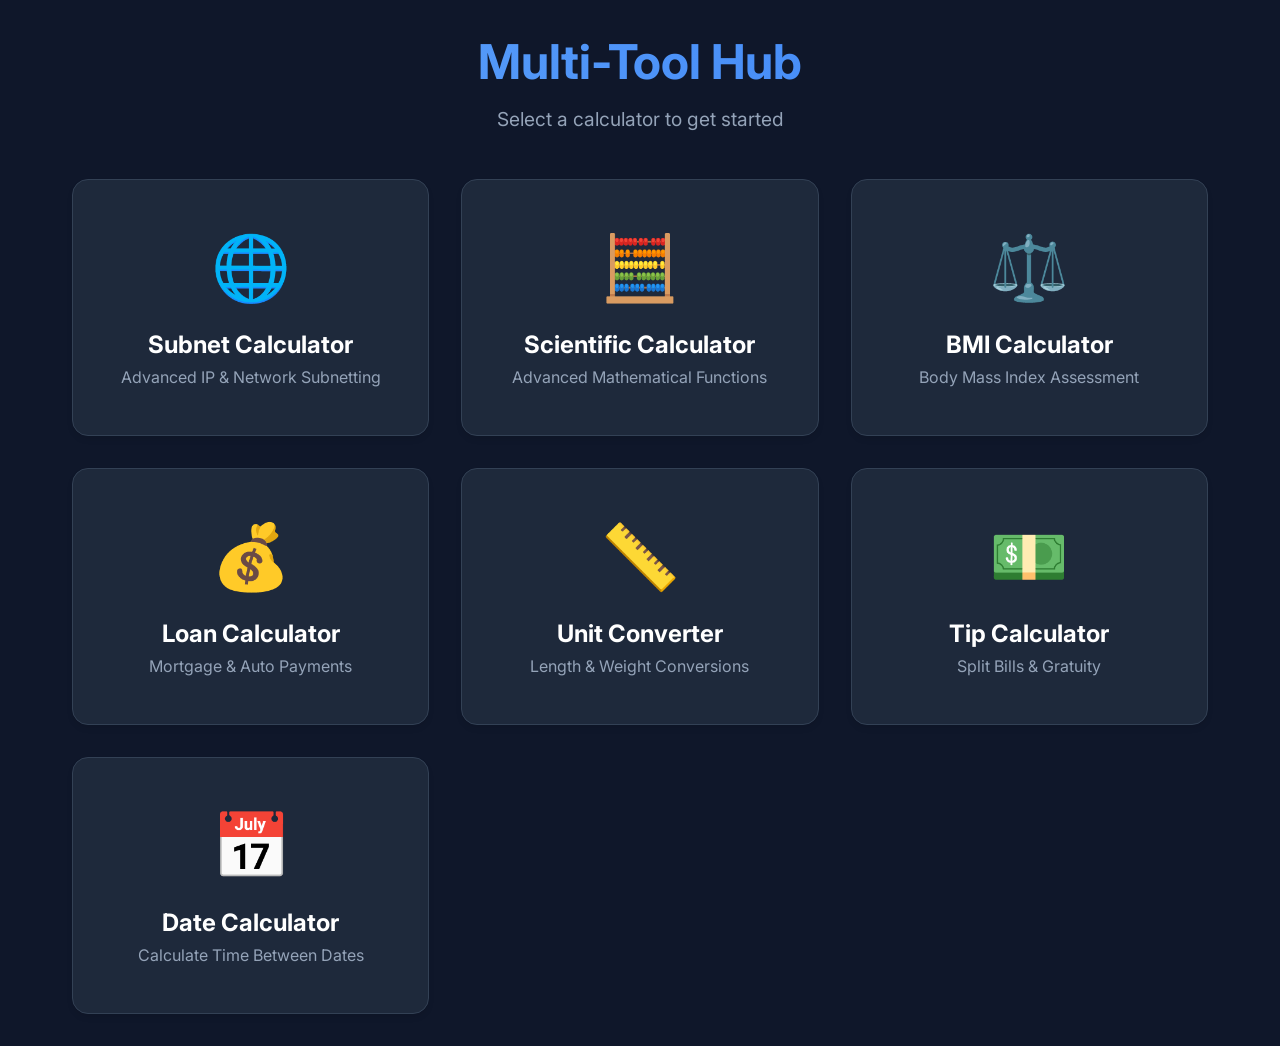
==== index.html @ afdc85bd "Add files via upload" ====
<!DOCTYPE html>
<html lang="en">

<head>
    <meta charset="UTF-8">
    <meta name="viewport" content="width=device-width, initial-scale=1.0">
    <title>Calculator Hub</title>
    <style>
        :root {
            --bg-color: #0f172a;
            --card-bg: #1e293b;
            --primary: #3b82f6;
            --primary-hover: #2563eb;
            --text-main: #f8fafc;
            --text-muted: #94a3b8;
            --border: #334155;
        }

        * {
            box-sizing: border-box;
            margin: 0;
            padding: 0;
        }

        body {
            font-family: 'Inter', sans-serif;
            background-color: var(--bg-color);
            color: var(--text-main);
            display: flex;
            align-items: center;
            justify-content: center;
            min-height: 100vh;
        }

        .hub-container {
            text-align: center;
            max-width: 1200px;
            width: 100%;
            padding: 2rem;
        }

        h1 {
            font-size: 3rem;
            margin-bottom: 1rem;
            background: linear-gradient(to right, #60a5fa, #3b82f6);
            -webkit-background-clip: text;
            -webkit-text-fill-color: transparent;
        }

        p {
            color: var(--text-muted);
            font-size: 1.2rem;
            margin-bottom: 3rem;
        }

        .cards {
            display: grid;
            grid-template-columns: repeat(3, 1fr);
            gap: 2rem;
            max-width: 100%;
            margin: 0 auto;
        }

        @media (max-width: 900px) {
            .cards {
                grid-template-columns: repeat(2, 1fr);
            }
        }

        @media (max-width: 600px) {
            .cards {
                grid-template-columns: 1fr;
            }
        }

        .card {
            background: var(--card-bg);
            border: 1px solid var(--border);
            border-radius: 16px;
            padding: 3rem 2rem;
            text-decoration: none;
            color: white;
            transition: all 0.3s ease;
            box-shadow: 0 4px 6px -1px rgba(0, 0, 0, 0.1);
            display: flex;
            flex-direction: column;
            align-items: center;
        }

        .card:hover {
            transform: translateY(-10px);
            border-color: var(--primary);
            box-shadow: 0 10px 25px -5px rgba(59, 130, 246, 0.3);
        }

        .card-icon {
            font-size: 4rem;
            margin-bottom: 1.5rem;
            display: block;
        }

        .card h2 {
            font-size: 1.5rem;
            margin-bottom: 0.5rem;
        }

        .card p {
            font-size: 1rem;
            margin-bottom: 0;
            color: var(--text-muted);
        }
    </style>
    <link href="https://fonts.googleapis.com/css2?family=Inter:wght@400;600;700&display=swap" rel="stylesheet">
</head>

<body>
    <div class="hub-container">
        <h1>Multi-Tool Hub</h1>
        <p>Select a calculator to get started</p>

        <div class="cards">
            <a href="subnetting/" class="card">
                <span class="card-icon">🌐</span>
                <h2>Subnet Calculator</h2>
                <p>Advanced IP & Network Subnetting</p>
            </a>

            <a href="scientific/" class="card">
                <span class="card-icon">🧮</span>
                <h2>Scientific Calculator</h2>
                <p>Advanced Mathematical Functions</p>
            </a>

            <a href="bmi/" class="card">
                <span class="card-icon">⚖️</span>
                <h2>BMI Calculator</h2>
                <p>Body Mass Index Assessment</p>
            </a>
            
            <a href="loan/" class="card">
                <span class="card-icon">💰</span>
                <h2>Loan Calculator</h2>
                <p>Mortgage & Auto Payments</p>
            </a>
            
            <a href="converter/" class="card">
                <span class="card-icon">📏</span>
                <h2>Unit Converter</h2>
                <p>Length & Weight Conversions</p>
            </a>
            
            <a href="tip/" class="card">
                <span class="card-icon">💵</span>
                <h2>Tip Calculator</h2>
                <p>Split Bills & Gratuity</p>
            </a>
            
            <a href="date/" class="card">
                <span class="card-icon">📅</span>
                <h2>Date Calculator</h2>
                <p>Calculate Time Between Dates</p>
            </a>
        </div>
    </div>
</body>

</html>
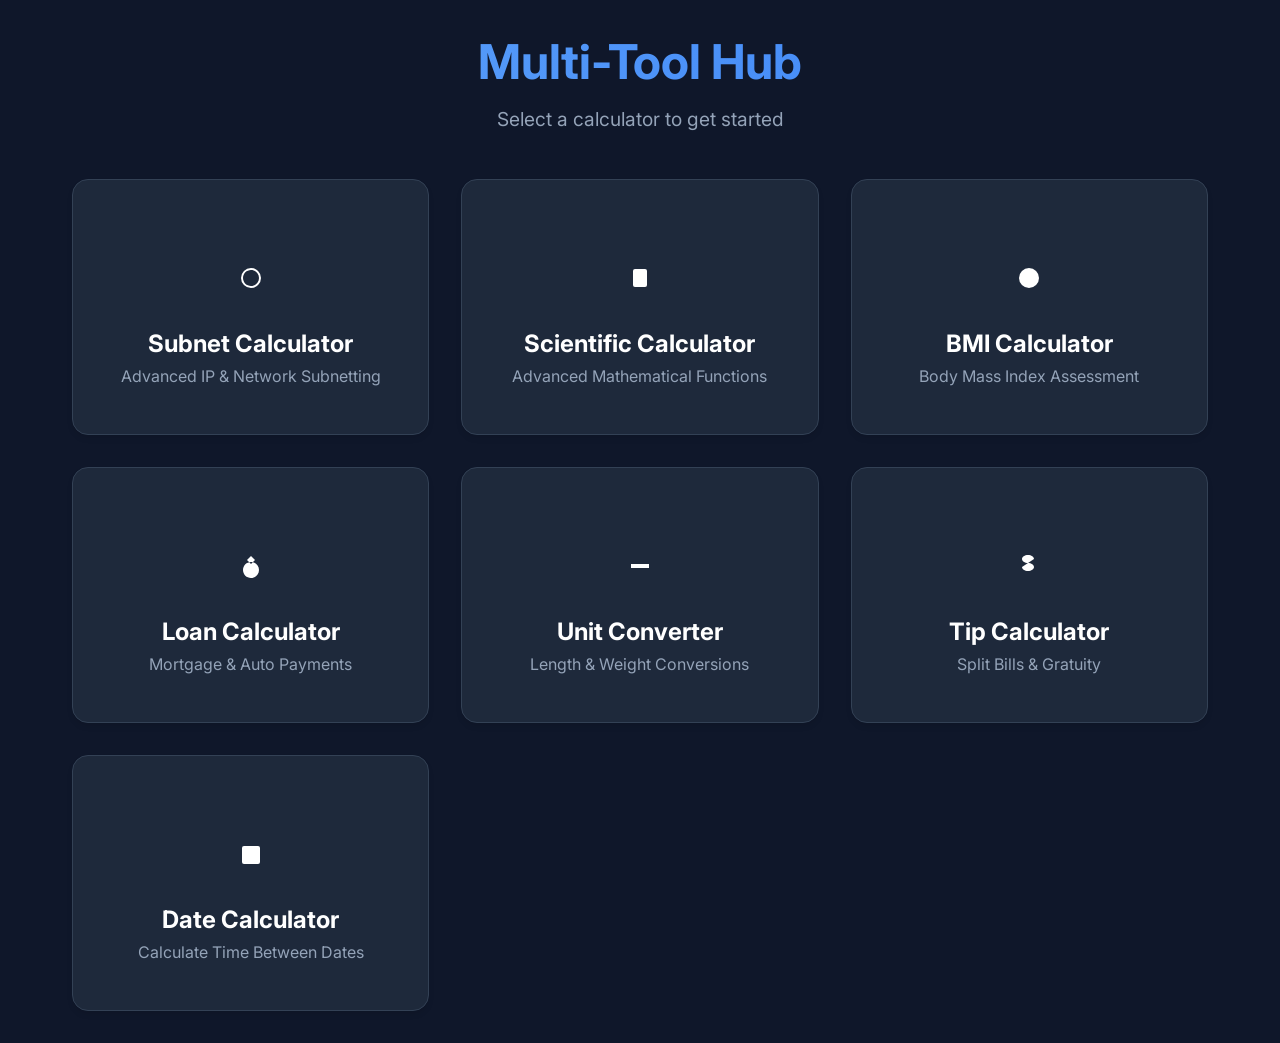
==== commit e69c9d31: "Update index.html" ====
--- a/index.html
+++ b/index.html
@@ -117,46 +117,91 @@
     <div class="hub-container">
         <h1>Multi-Tool Hub</h1>
         <p>Select a calculator to get started</p>
-
         <div class="cards">
             <a href="subnetting/" class="card">
-                <span class="card-icon">🌐</span>
+                <span class="card-icon">
+                    <!-- Globe SVG -->
+                    <svg xmlns="http://www.w3.org/2000/svg" width="24" height="24" fill="currentColor" viewBox="0 0 24 24">
+                        <path d="M12 2a10 10 0 100 20 10 10 0 000-20zm0 18c-4.41 0-8-3.59-8-8s3.59-8 8-8
+                                 8 3.59 8 8-3.59 8-8 8z"/>
+                    </svg>
+                </span>
                 <h2>Subnet Calculator</h2>
                 <p>Advanced IP & Network Subnetting</p>
             </a>
-
+        
             <a href="scientific/" class="card">
-                <span class="card-icon">🧮</span>
+                <span class="card-icon">
+                    <!-- Calculator SVG -->
+                    <svg xmlns="http://www.w3.org/2000/svg" width="24" height="24" fill="currentColor" viewBox="0 0 24 24">
+                        <rect x="5" y="3" width="14" height="18" rx="2"/>
+                        <circle cx="9" cy="9" r="1.5"/>
+                        <circle cx="15" cy="9" r="1.5"/>
+                        <circle cx="9" cy="15" r="1.5"/>
+                        <circle cx="15" cy="15" r="1.5"/>
+                    </svg>
+                </span>
                 <h2>Scientific Calculator</h2>
                 <p>Advanced Mathematical Functions</p>
             </a>
-
+        
             <a href="bmi/" class="card">
-                <span class="card-icon">⚖️</span>
+                <span class="card-icon">
+                    <!-- Scale SVG -->
+                    <svg xmlns="http://www.w3.org/2000/svg" width="24" height="24" fill="currentColor" viewBox="0 0 24 24">
+                        <circle cx="12" cy="12" r="10"/>
+                        <path d="M12 6v6l4 2"/>
+                    </svg>
+                </span>
                 <h2>BMI Calculator</h2>
                 <p>Body Mass Index Assessment</p>
             </a>
             
             <a href="loan/" class="card">
-                <span class="card-icon">💰</span>
+                <span class="card-icon">
+                    <!-- Money Bag SVG -->
+                    <svg xmlns="http://www.w3.org/2000/svg" width="24" height="24" fill="currentColor" viewBox="0 0 24 24">
+                        <path d="M12 2l4 4-4 4-4-4 4-4zm0 6c-4.42 0-8 3.58-8 8s3.58 8 8 8
+                                 8-3.58 8-8-3.58-8-8-8z"/>
+                    </svg>
+                </span>
                 <h2>Loan Calculator</h2>
                 <p>Mortgage & Auto Payments</p>
             </a>
             
             <a href="converter/" class="card">
-                <span class="card-icon">📏</span>
+                <span class="card-icon">
+                    <!-- Ruler SVG -->
+                    <svg xmlns="http://www.w3.org/2000/svg" width="24" height="24" fill="currentColor" viewBox="0 0 24 24">
+                        <rect x="3" y="10" width="18" height="4"/>
+                        <path d="M7 10v4M11 10v4M15 10v4M19 10v4"/>
+                    </svg>
+                </span>
                 <h2>Unit Converter</h2>
                 <p>Length & Weight Conversions</p>
             </a>
             
             <a href="tip/" class="card">
-                <span class="card-icon">💵</span>
+                <span class="card-icon">
+                    <!-- Dollar SVG -->
+                    <svg xmlns="http://www.w3.org/2000/svg" width="24" height="24" fill="currentColor" viewBox="0 0 24 24">
+                        <path d="M12 1v22M17 5c0-2.21-2.69-4-6-4s-6 1.79-6 4
+                                 2.69 4 6 4 6 1.79 6 4-2.69 4-6 4-6-1.79-6-4"/>
+                    </svg>
+                </span>
                 <h2>Tip Calculator</h2>
                 <p>Split Bills & Gratuity</p>
             </a>
             
             <a href="date/" class="card">
-                <span class="card-icon">📅</span>
+                <span class="card-icon">
+                    <!-- Calendar SVG -->
+                    <svg xmlns="http://www.w3.org/2000/svg" width="24" height="24" fill="currentColor" viewBox="0 0 24 24">
+                        <rect x="3" y="4" width="18" height="18" rx="2"/>
+                        <path d="M3 10h18"/>
+                        <path d="M8 2v4M16 2v4"/>
+                    </svg>
+                </span>
                 <h2>Date Calculator</h2>
                 <p>Calculate Time Between Dates</p>
             </a>
@@ -164,4 +209,4 @@
     </div>
 </body>
 
-</html>+</html>
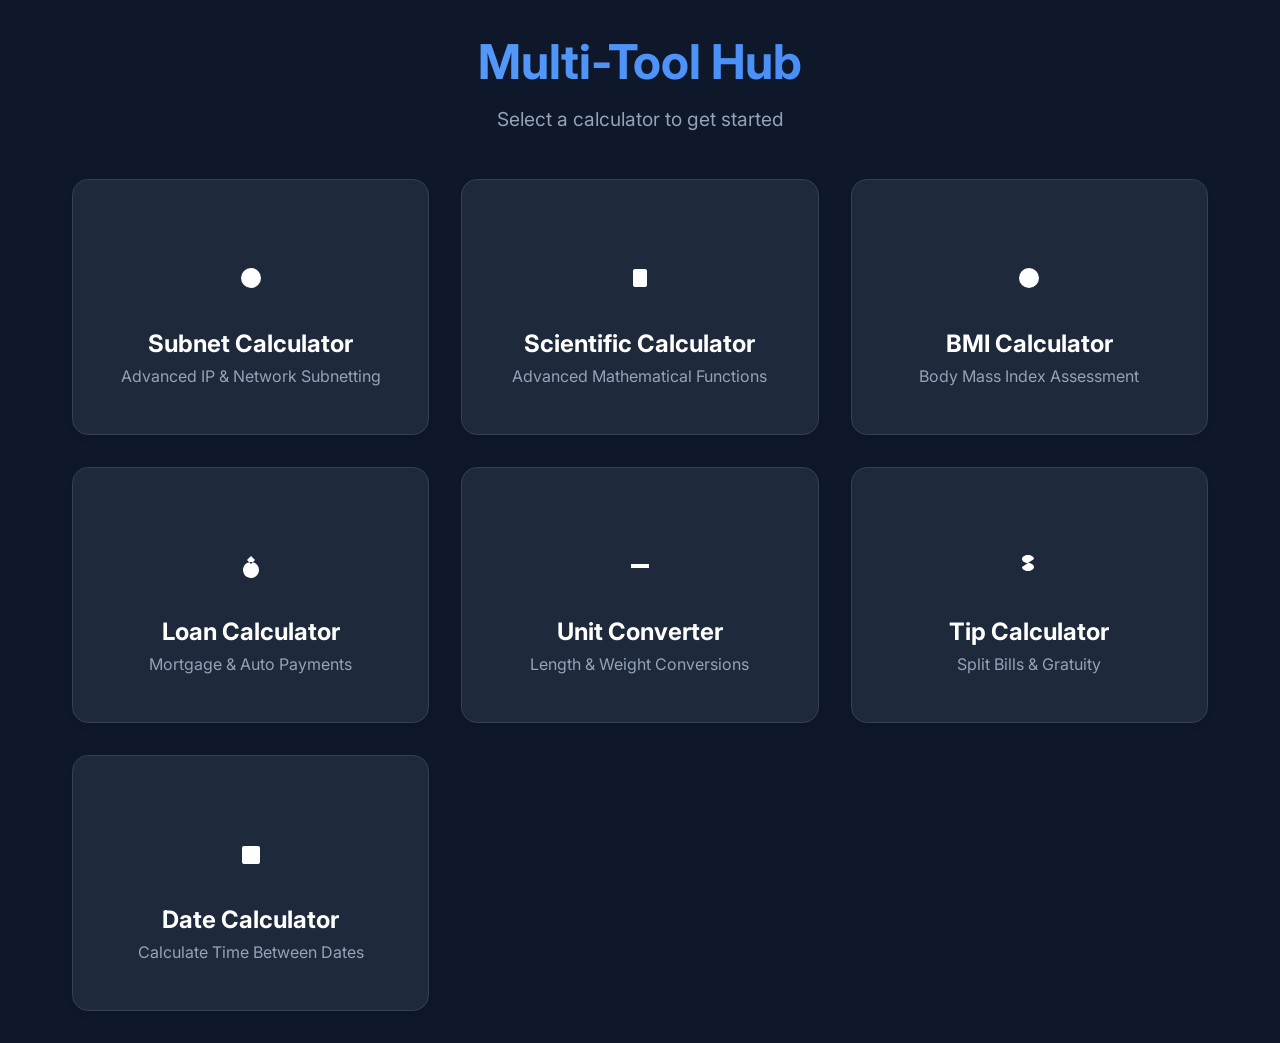
==== commit 33c605c8: "Replace SVG path with circle and new path elements" ====
--- a/index.html
+++ b/index.html
@@ -122,8 +122,8 @@
                 <span class="card-icon">
                     <!-- Globe SVG -->
                     <svg xmlns="http://www.w3.org/2000/svg" width="24" height="24" fill="currentColor" viewBox="0 0 24 24">
-                        <path d="M12 2a10 10 0 100 20 10 10 0 000-20zm0 18c-4.41 0-8-3.59-8-8s3.59-8 8-8
-                                 8 3.59 8 8-3.59 8-8 8z"/>
+                        <circle cx="12" cy="12" r="10"/>
+                        <path d="M2 12h20M12 2a15.3 15.3 0 010 20M12 2a15.3 15.3 0 000 20"/>
                     </svg>
                 </span>
                 <h2>Subnet Calculator</h2>
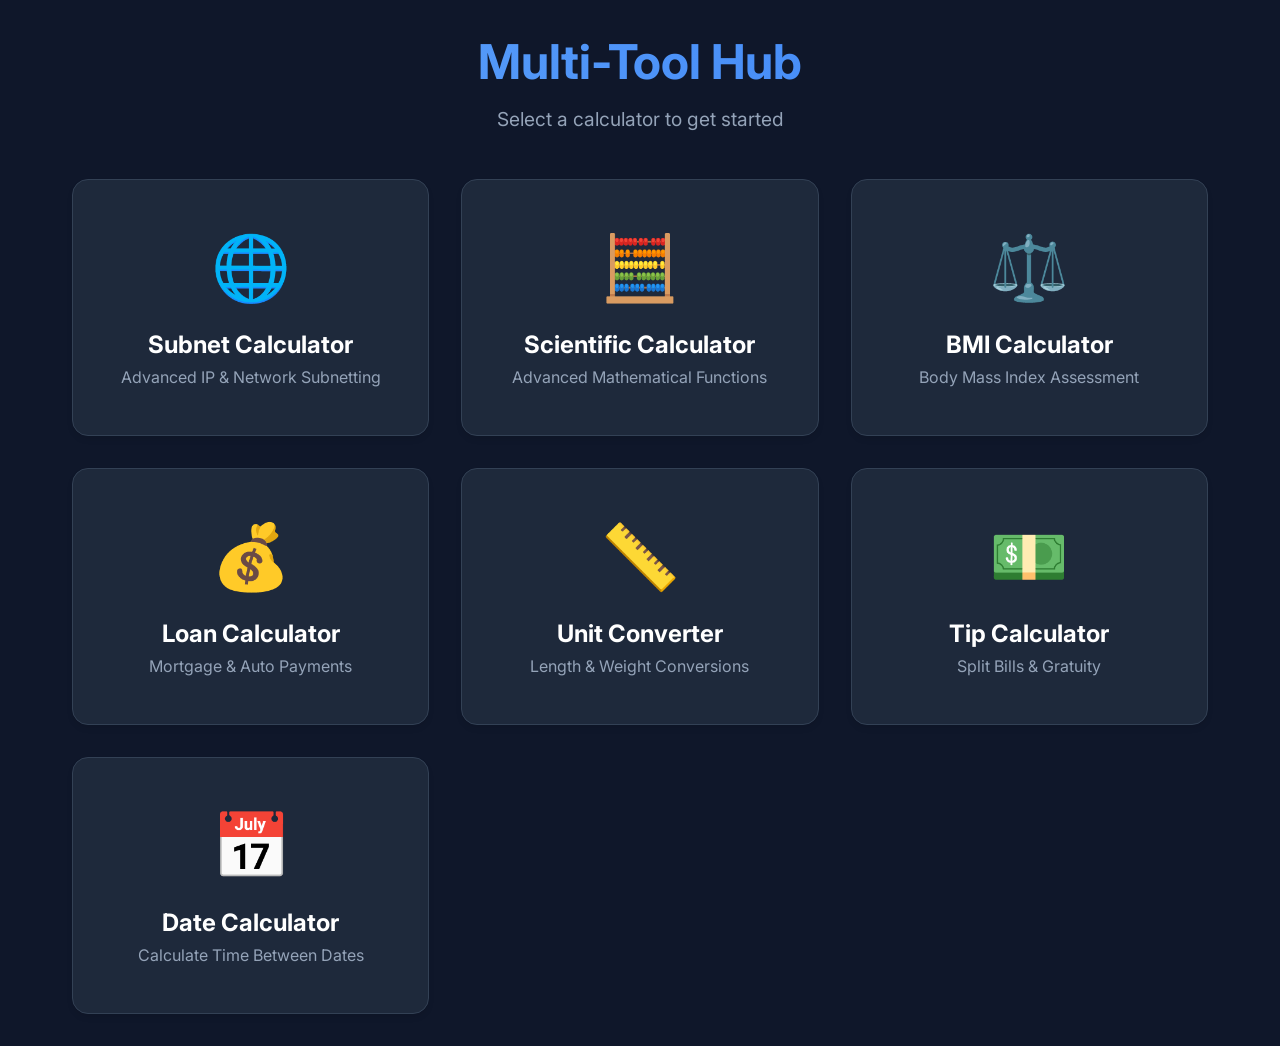
==== commit a1fb323d: "Replace SVG icons with emoji in calculator cards Replaced SVG icons with emoji for better readabilit" ====
--- a/index.html
+++ b/index.html
@@ -117,91 +117,45 @@
     <div class="hub-container">
         <h1>Multi-Tool Hub</h1>
         <p>Select a calculator to get started</p>
-        <div class="cards">
+<div class="cards">
             <a href="subnetting/" class="card">
-                <span class="card-icon">
-                    <!-- Globe SVG -->
-                    <svg xmlns="http://www.w3.org/2000/svg" width="24" height="24" fill="currentColor" viewBox="0 0 24 24">
-                        <circle cx="12" cy="12" r="10"/>
-                        <path d="M2 12h20M12 2a15.3 15.3 0 010 20M12 2a15.3 15.3 0 000 20"/>
-                    </svg>
-                </span>
+                <span class="card-icon">🌐</span>
                 <h2>Subnet Calculator</h2>
                 <p>Advanced IP & Network Subnetting</p>
             </a>
-        
+
             <a href="scientific/" class="card">
-                <span class="card-icon">
-                    <!-- Calculator SVG -->
-                    <svg xmlns="http://www.w3.org/2000/svg" width="24" height="24" fill="currentColor" viewBox="0 0 24 24">
-                        <rect x="5" y="3" width="14" height="18" rx="2"/>
-                        <circle cx="9" cy="9" r="1.5"/>
-                        <circle cx="15" cy="9" r="1.5"/>
-                        <circle cx="9" cy="15" r="1.5"/>
-                        <circle cx="15" cy="15" r="1.5"/>
-                    </svg>
-                </span>
+                <span class="card-icon">🧮</span>
                 <h2>Scientific Calculator</h2>
                 <p>Advanced Mathematical Functions</p>
             </a>
-        
+
             <a href="bmi/" class="card">
-                <span class="card-icon">
-                    <!-- Scale SVG -->
-                    <svg xmlns="http://www.w3.org/2000/svg" width="24" height="24" fill="currentColor" viewBox="0 0 24 24">
-                        <circle cx="12" cy="12" r="10"/>
-                        <path d="M12 6v6l4 2"/>
-                    </svg>
-                </span>
+                <span class="card-icon">⚖️</span>
                 <h2>BMI Calculator</h2>
                 <p>Body Mass Index Assessment</p>
             </a>
             
             <a href="loan/" class="card">
-                <span class="card-icon">
-                    <!-- Money Bag SVG -->
-                    <svg xmlns="http://www.w3.org/2000/svg" width="24" height="24" fill="currentColor" viewBox="0 0 24 24">
-                        <path d="M12 2l4 4-4 4-4-4 4-4zm0 6c-4.42 0-8 3.58-8 8s3.58 8 8 8
-                                 8-3.58 8-8-3.58-8-8-8z"/>
-                    </svg>
-                </span>
+                <span class="card-icon">💰</span>
                 <h2>Loan Calculator</h2>
                 <p>Mortgage & Auto Payments</p>
             </a>
             
             <a href="converter/" class="card">
-                <span class="card-icon">
-                    <!-- Ruler SVG -->
-                    <svg xmlns="http://www.w3.org/2000/svg" width="24" height="24" fill="currentColor" viewBox="0 0 24 24">
-                        <rect x="3" y="10" width="18" height="4"/>
-                        <path d="M7 10v4M11 10v4M15 10v4M19 10v4"/>
-                    </svg>
-                </span>
+                <span class="card-icon">📏</span>
                 <h2>Unit Converter</h2>
                 <p>Length & Weight Conversions</p>
             </a>
             
             <a href="tip/" class="card">
-                <span class="card-icon">
-                    <!-- Dollar SVG -->
-                    <svg xmlns="http://www.w3.org/2000/svg" width="24" height="24" fill="currentColor" viewBox="0 0 24 24">
-                        <path d="M12 1v22M17 5c0-2.21-2.69-4-6-4s-6 1.79-6 4
-                                 2.69 4 6 4 6 1.79 6 4-2.69 4-6 4-6-1.79-6-4"/>
-                    </svg>
-                </span>
+                <span class="card-icon">💵</span>
                 <h2>Tip Calculator</h2>
                 <p>Split Bills & Gratuity</p>
             </a>
             
             <a href="date/" class="card">
-                <span class="card-icon">
-                    <!-- Calendar SVG -->
-                    <svg xmlns="http://www.w3.org/2000/svg" width="24" height="24" fill="currentColor" viewBox="0 0 24 24">
-                        <rect x="3" y="4" width="18" height="18" rx="2"/>
-                        <path d="M3 10h18"/>
-                        <path d="M8 2v4M16 2v4"/>
-                    </svg>
-                </span>
+                <span class="card-icon">📅</span>
                 <h2>Date Calculator</h2>
                 <p>Calculate Time Between Dates</p>
             </a>
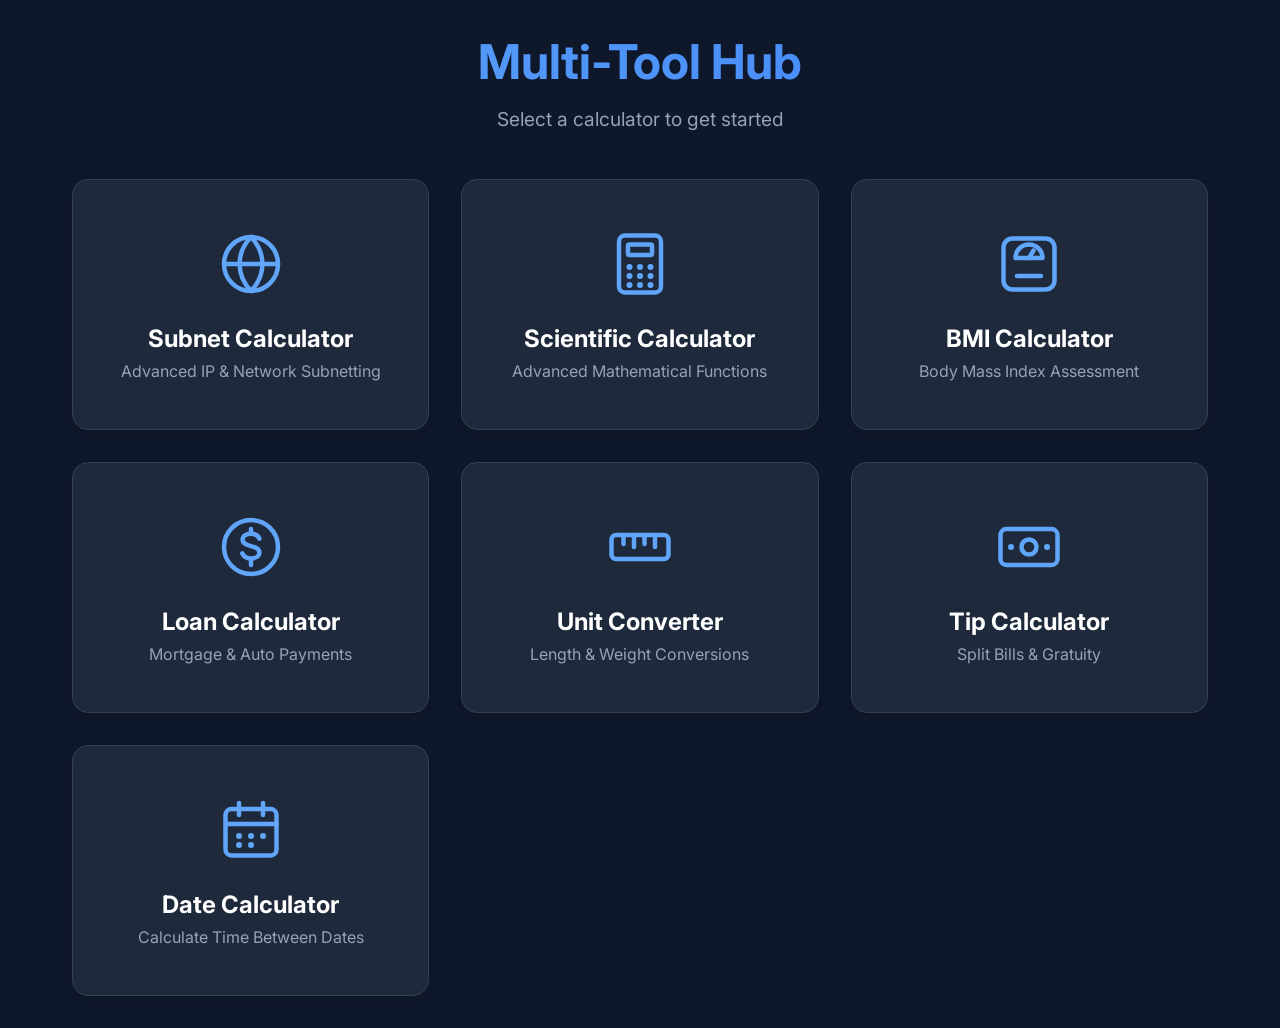
==== commit 520cbb44: "Update card icons with SVG elements" ====
--- a/index.html
+++ b/index.html
@@ -94,9 +94,21 @@
         }
 
         .card-icon {
-            font-size: 4rem;
+            width: 4.5rem;
+            height: 4.5rem;
             margin-bottom: 1.5rem;
             display: block;
+            fill: none;
+            stroke: #60a5fa;
+            stroke-width: 1.5;
+            stroke-linecap: round;
+            stroke-linejoin: round;
+            transition: stroke 0.3s ease, transform 0.3s ease;
+        }
+
+        .card:hover .card-icon {
+            stroke: #93c5fd;
+            transform: scale(1.08);
         }
 
         .card h2 {
@@ -117,45 +129,80 @@
     <div class="hub-container">
         <h1>Multi-Tool Hub</h1>
         <p>Select a calculator to get started</p>
-<div class="cards">
+        <div class="cards">
             <a href="subnetting/" class="card">
-                <span class="card-icon">🌐</span>
+                <!-- Globe -->
+                <svg class="card-icon" viewBox="0 0 24 24" aria-hidden="true">
+                    <circle cx="12" cy="12" r="9" />
+                    <path d="M3 12h18" />
+                    <path d="M12 3c2.5 2.6 3.8 5.6 3.8 9s-1.3 6.4-3.8 9c-2.5-2.6-3.8-5.6-3.8-9S9.5 5.6 12 3z" />
+                </svg>
                 <h2>Subnet Calculator</h2>
                 <p>Advanced IP & Network Subnetting</p>
             </a>
 
             <a href="scientific/" class="card">
-                <span class="card-icon">🧮</span>
+                <!-- Calculator -->
+                <svg class="card-icon" viewBox="0 0 24 24" aria-hidden="true">
+                    <rect x="5" y="2.5" width="14" height="19" rx="2" />
+                    <rect x="8" y="5.5" width="8" height="3.5" rx="0.5" />
+                    <path d="M8.5 13h.01M12 13h.01M15.5 13h.01M8.5 16h.01M12 16h.01M15.5 16h.01M8.5 19h.01M12 19h.01M15.5 19h.01" stroke-width="2" />
+                </svg>
                 <h2>Scientific Calculator</h2>
                 <p>Advanced Mathematical Functions</p>
             </a>
 
             <a href="bmi/" class="card">
-                <span class="card-icon">⚖️</span>
+                <!-- Scale / gauge -->
+                <svg class="card-icon" viewBox="0 0 24 24" aria-hidden="true">
+                    <rect x="3.5" y="3.5" width="17" height="17" rx="3" />
+                    <path d="M7.5 10a4.5 4.5 0 0 1 9 0z" />
+                    <path d="M12 10l1.5-2.5" />
+                    <path d="M8 16h8" />
+                </svg>
                 <h2>BMI Calculator</h2>
                 <p>Body Mass Index Assessment</p>
             </a>
-            
+
             <a href="loan/" class="card">
-                <span class="card-icon">💰</span>
+                <!-- Coin with dollar sign -->
+                <svg class="card-icon" viewBox="0 0 24 24" aria-hidden="true">
+                    <circle cx="12" cy="12" r="9" />
+                    <path d="M14.8 9.2c-.4-1-1.4-1.6-2.8-1.6-1.6 0-2.8.8-2.8 2s1 1.7 2.8 2.1c1.8.4 2.8.9 2.8 2.1s-1.2 2-2.8 2c-1.4 0-2.5-.6-2.9-1.7" />
+                    <path d="M12 6v1.6M12 16.4V18" />
+                </svg>
                 <h2>Loan Calculator</h2>
                 <p>Mortgage & Auto Payments</p>
             </a>
-            
+
             <a href="converter/" class="card">
-                <span class="card-icon">📏</span>
+                <!-- Ruler -->
+                <svg class="card-icon" viewBox="0 0 24 24" aria-hidden="true">
+                    <rect x="2.5" y="8" width="19" height="8" rx="1.5" />
+                    <path d="M6.5 8v3M10 8v4M13.5 8v3M17 8v4" />
+                </svg>
                 <h2>Unit Converter</h2>
                 <p>Length & Weight Conversions</p>
             </a>
-            
+
             <a href="tip/" class="card">
-                <span class="card-icon">💵</span>
+                <!-- Banknote -->
+                <svg class="card-icon" viewBox="0 0 24 24" aria-hidden="true">
+                    <rect x="2.5" y="6" width="19" height="12" rx="2" />
+                    <circle cx="12" cy="12" r="2.5" />
+                    <path d="M6 12h.01M18 12h.01" stroke-width="2" />
+                </svg>
                 <h2>Tip Calculator</h2>
                 <p>Split Bills & Gratuity</p>
             </a>
-            
+
             <a href="date/" class="card">
-                <span class="card-icon">📅</span>
+                <!-- Calendar -->
+                <svg class="card-icon" viewBox="0 0 24 24" aria-hidden="true">
+                    <rect x="3.5" y="5" width="17" height="15.5" rx="2" />
+                    <path d="M3.5 10h17M8 3v4M16 3v4" />
+                    <path d="M8 14h.01M12 14h.01M16 14h.01M8 17h.01M12 17h.01" stroke-width="2" />
+                </svg>
                 <h2>Date Calculator</h2>
                 <p>Calculate Time Between Dates</p>
             </a>
